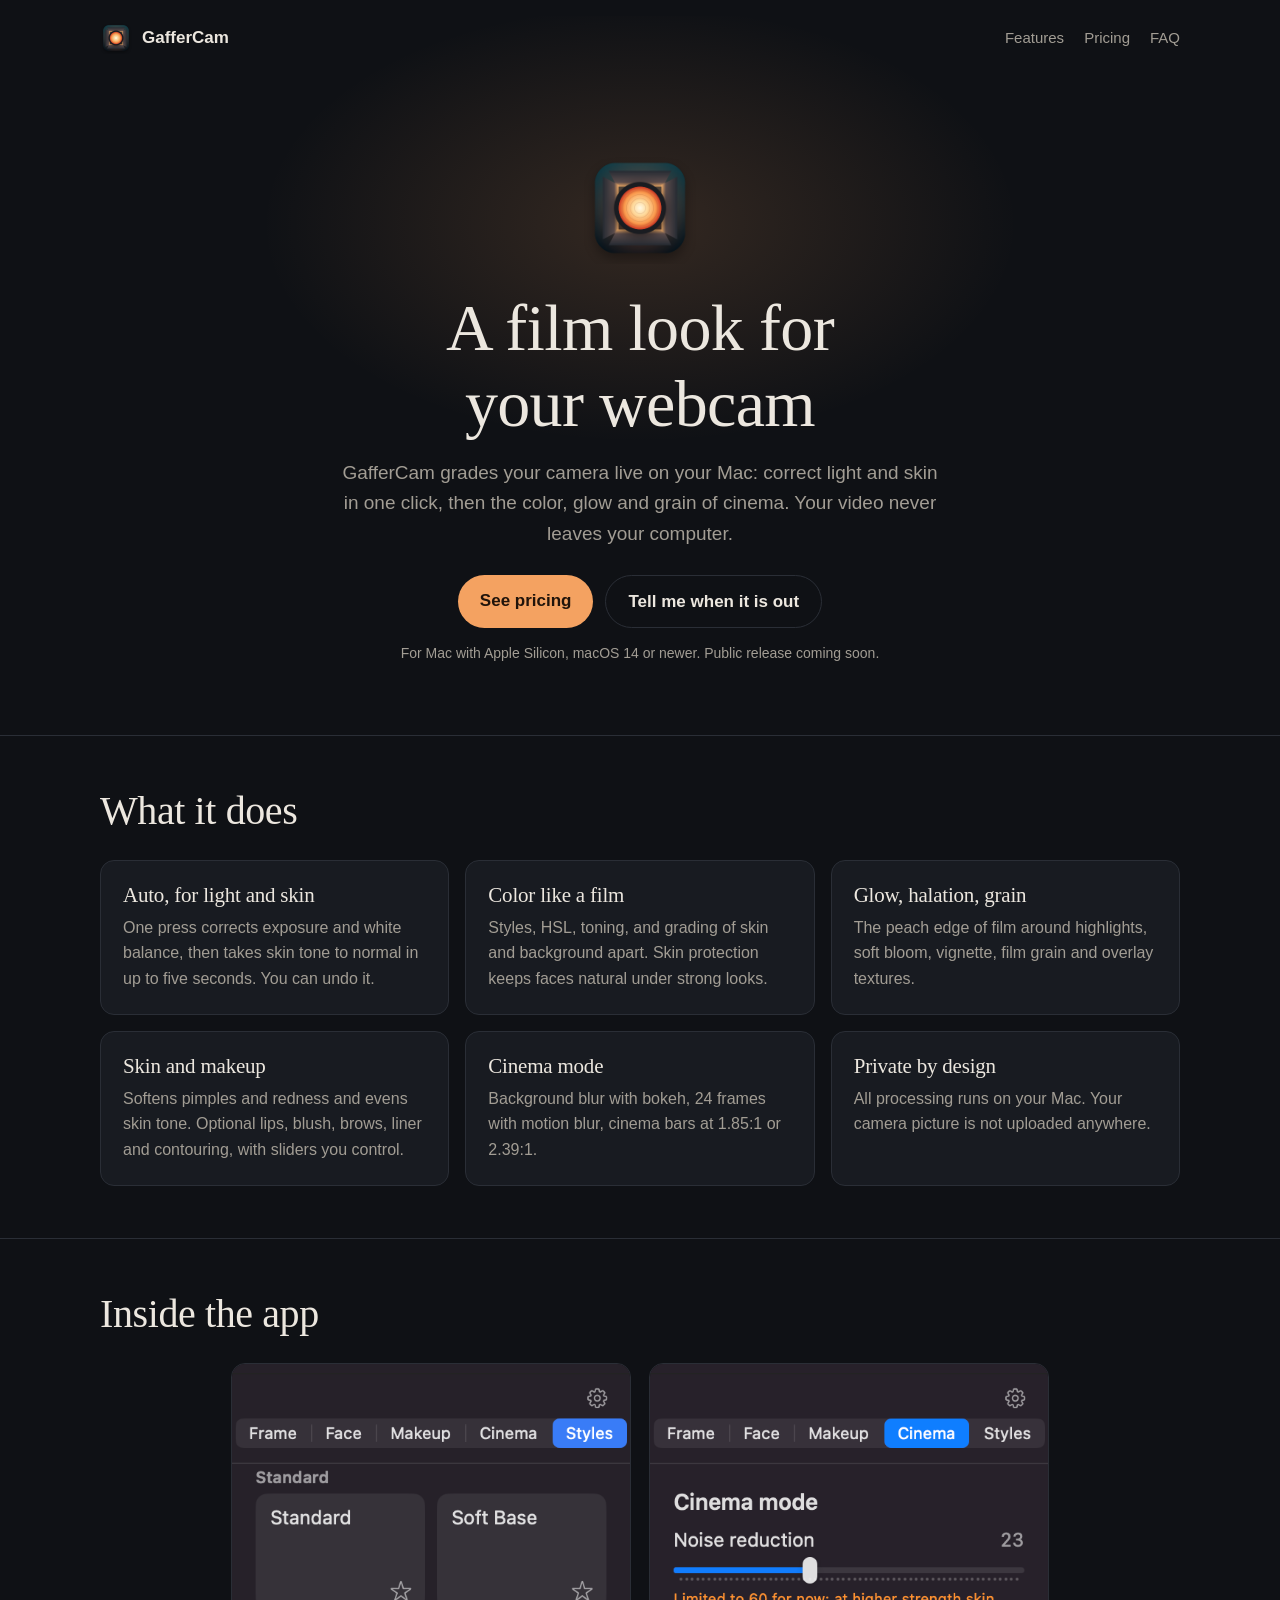
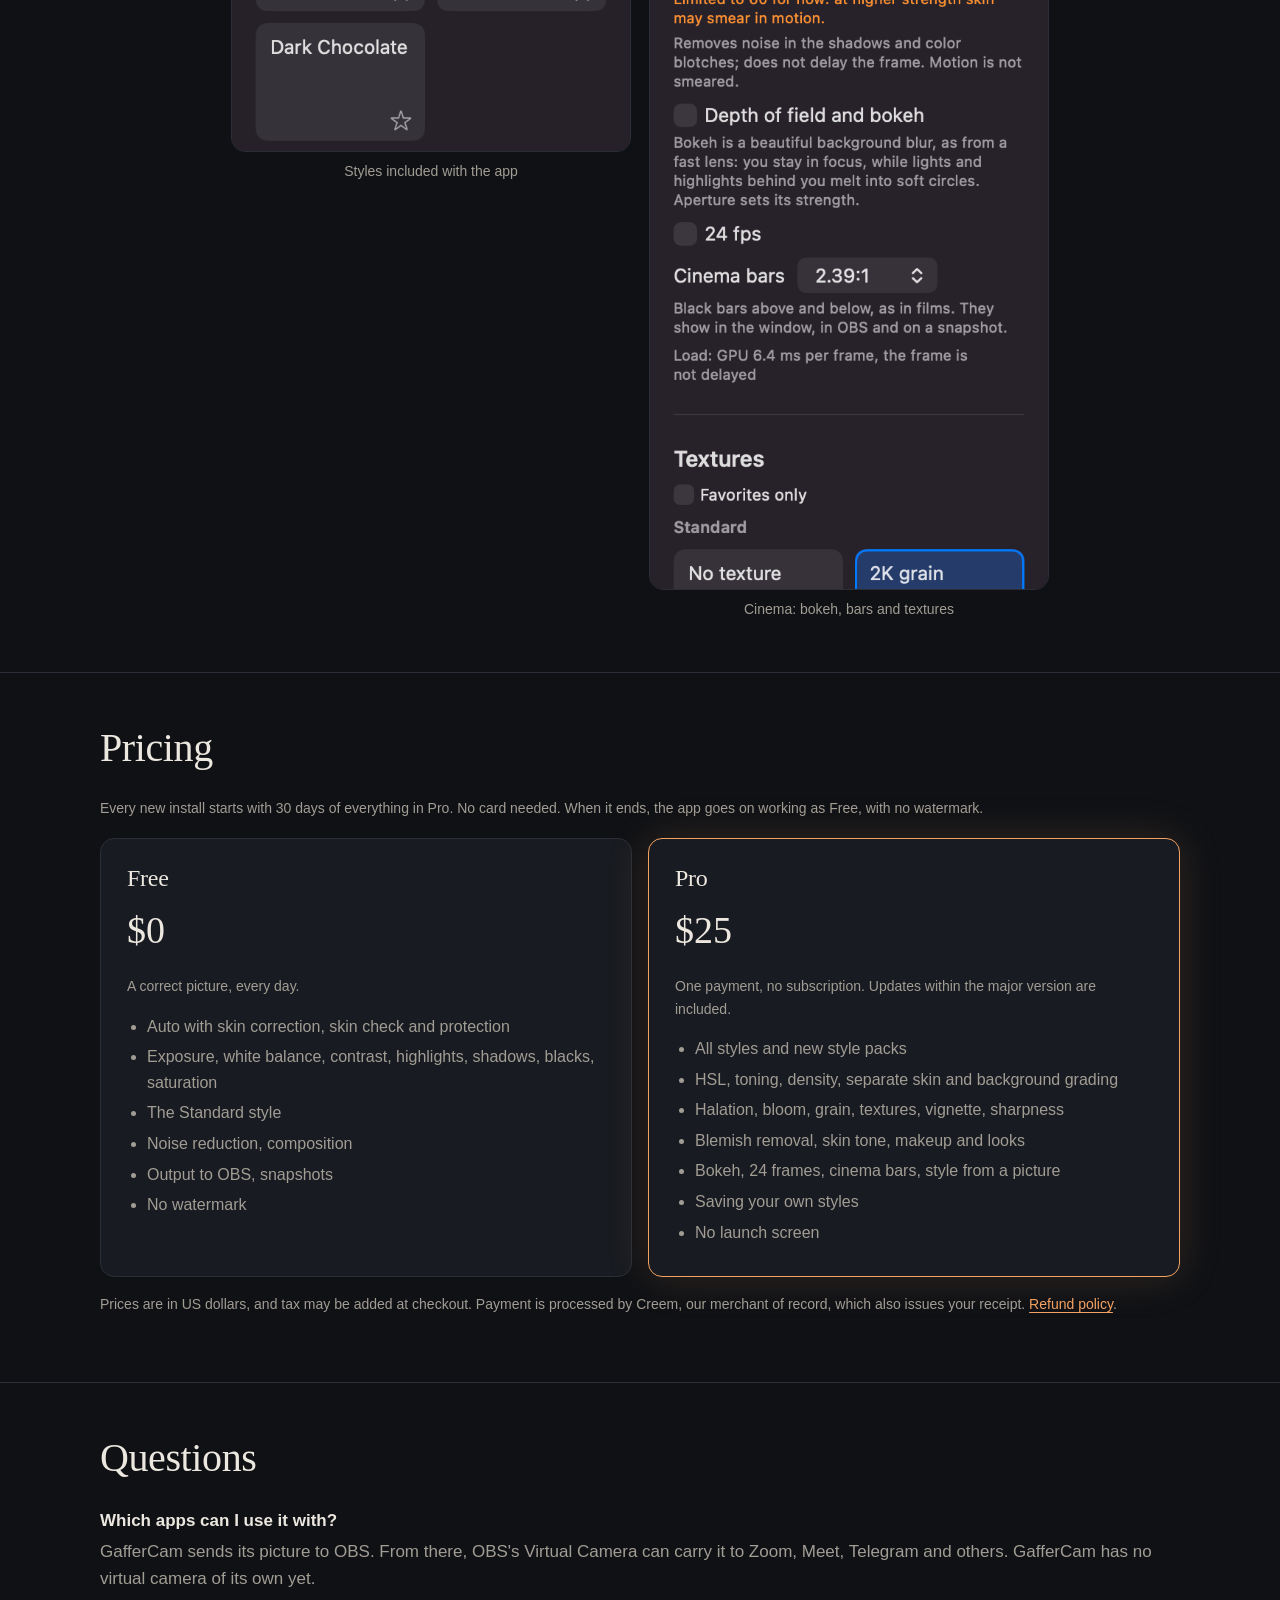
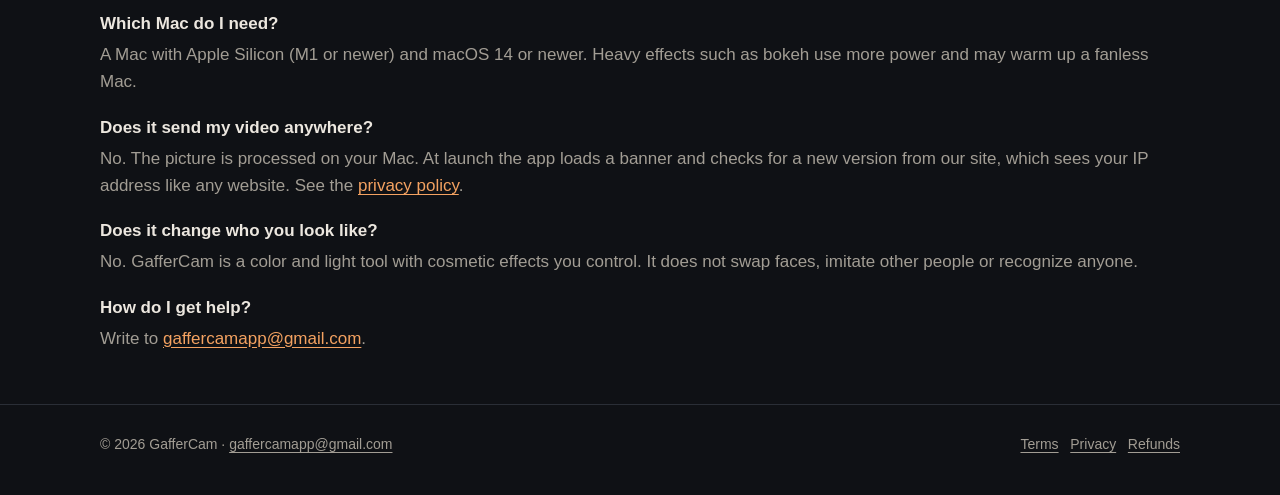
==== index.html @ 8b6cadd4 "GafferCam website" ====
<!doctype html>
<html lang="en">
<head>
<meta charset="utf-8">
<meta name="viewport" content="width=device-width, initial-scale=1">
<title>GafferCam: a film look for your webcam</title>
<meta name="description" content="Real-time color grading for your webcam on Mac. Everything runs on your Mac, and your video stays with you.">
<link rel="icon" href="assets/icon.png">
<link rel="stylesheet" href="assets/site.css">
</head>
<body>
<div class="wrap"><header class="top">
  <a class="brand" href="index.html"><img src="assets/icon.png" alt="">GafferCam</a>
  <nav><a href="index.html#features">Features</a><a href="index.html#pricing">Pricing</a><a href="index.html#faq">FAQ</a></nav>
</header></div>
<main>
<div class="wrap hero">
  <img class="mark" src="assets/icon.png" alt="GafferCam icon: a film light with a warm lens">
  <h1>A film look for your webcam</h1>
  <p class="lead">GafferCam grades your camera live on your Mac: correct light and skin in one click, then the color, glow and grain of cinema. Your video never leaves your computer.</p>
  <div class="actions">
    <a class="button" href="#pricing">See pricing</a>
    <a class="button ghost" href="mailto:gaffercamapp@gmail.com?subject=GafferCam%20release">Tell me when it is out</a>
  </div>
  <p class="small">For Mac with Apple Silicon, macOS 14 or newer. Public release coming soon.</p>
</div>

<section id="features"><div class="wrap">
  <h2>What it does</h2>
  <div class="grid">
    <div class="card"><h3>Auto, for light and skin</h3><p>One press corrects exposure and white balance, then takes skin tone to normal in up to five seconds. You can undo it.</p></div>
    <div class="card"><h3>Color like a film</h3><p>Styles, HSL, toning, and grading of skin and background apart. Skin protection keeps faces natural under strong looks.</p></div>
    <div class="card"><h3>Glow, halation, grain</h3><p>The peach edge of film around highlights, soft bloom, vignette, film grain and overlay textures.</p></div>
    <div class="card"><h3>Skin and makeup</h3><p>Softens pimples and redness and evens skin tone. Optional lips, blush, brows, liner and contouring, with sliders you control.</p></div>
    <div class="card"><h3>Cinema mode</h3><p>Background blur with bokeh, 24 frames with motion blur, cinema bars at 1.85:1 or 2.39:1.</p></div>
    <div class="card"><h3>Private by design</h3><p>All processing runs on your Mac. Your camera picture is not uploaded anywhere.</p></div>
  </div>
</div></section>

<section><div class="wrap">
  <h2>Inside the app</h2>
  <div class="shots">
    <figure><img src="assets/styles.png" width="540" height="526" alt="The Styles tab with the standard styles" loading="lazy"><figcaption>Styles included with the app</figcaption></figure>
    <figure><img src="assets/cinema.png" width="540" height="1120" alt="The Cinema tab, with noise reduction, bokeh, cinema bars and textures" loading="lazy"><figcaption>Cinema: bokeh, bars and textures</figcaption></figure>
  </div>
</div></section>

<section id="pricing"><div class="wrap">
  <h2>Pricing</h2>
  <p class="small">Every new install starts with 30 days of everything in Pro. No card needed. When it ends, the app goes on working as Free, with no watermark.</p>
  <div class="plans" style="margin-top:18px">
    <div class="plan">
      <h3>Free</h3>
      <div class="price">$0</div>
      <p class="small">A correct picture, every day.</p>
      <ul>
        <li>Auto with skin correction, skin check and protection</li>
        <li>Exposure, white balance, contrast, highlights, shadows, blacks, saturation</li>
        <li>The Standard style</li>
        <li>Noise reduction, composition</li>
        <li>Output to OBS, snapshots</li>
        <li>No watermark</li>
      </ul>
    </div>
    <div class="plan pro">
      <h3>Pro</h3>
      <div class="price">$25</div>
      <p class="small">One payment, no subscription. Updates within the major version are included.</p>
      <ul>
        <li>All styles and new style packs</li>
        <li>HSL, toning, density, separate skin and background grading</li>
        <li>Halation, bloom, grain, textures, vignette, sharpness</li>
        <li>Blemish removal, skin tone, makeup and looks</li>
        <li>Bokeh, 24 frames, cinema bars, style from a picture</li>
        <li>Saving your own styles</li>
        <li>No launch screen</li>
      </ul>
    </div>
  </div>
  <p class="small" style="margin-top:16px">Prices are in US dollars, and tax may be added at checkout. Payment is processed by Creem, our merchant of record, which also issues your receipt. <a href="refund.html">Refund policy</a>.</p>
</div></section>

<section id="faq"><div class="wrap">
  <h2>Questions</h2>
  <dl>
    <dt>Which apps can I use it with?</dt>
    <dd>GafferCam sends its picture to OBS. From there, OBS's Virtual Camera can carry it to Zoom, Meet, Telegram and others. GafferCam has no virtual camera of its own yet.</dd>
    <dt>Which Mac do I need?</dt>
    <dd>A Mac with Apple Silicon (M1 or newer) and macOS 14 or newer. Heavy effects such as bokeh use more power and may warm up a fanless Mac.</dd>
    <dt>Does it send my video anywhere?</dt>
    <dd>No. The picture is processed on your Mac. At launch the app loads a banner and checks for a new version from our site, which sees your IP address like any website. See the <a href="privacy.html">privacy policy</a>.</dd>
    <dt>Does it change who you look like?</dt>
    <dd>No. GafferCam is a color and light tool with cosmetic effects you control. It does not swap faces, imitate other people or recognize anyone.</dd>
    <dt>How do I get help?</dt>
    <dd>Write to <a href="mailto:gaffercamapp@gmail.com">gaffercamapp@gmail.com</a>.</dd>
  </dl>
</div></section>
</main>
<footer><div class="wrap">
  <span>© 2026 GafferCam · <a href="mailto:gaffercamapp@gmail.com">gaffercamapp@gmail.com</a></span>
  <span><a href="terms.html">Terms</a> &nbsp; <a href="privacy.html">Privacy</a> &nbsp; <a href="refund.html">Refunds</a></span>
</div></footer>
</body>
</html>
---- assets/site.css ----
:root {
  --bg: #0f1115; --panel: #181b21; --line: #2a2e36; --text: #ece7df; --muted: #a29d94;
  --warm: #f4a261; --warm-deep: #c8553d; --glow: rgba(244, 162, 97, .16);
}
* { box-sizing: border-box; }
html { scroll-behavior: smooth; }
body { margin: 0; background: var(--bg); color: var(--text); font: 17px/1.6 -apple-system, BlinkMacSystemFont, "Segoe UI", Roboto, Arial, sans-serif; -webkit-font-smoothing: antialiased; }
a { color: var(--warm); text-underline-offset: 3px; }
.wrap { width: min(1080px, 100% - 40px); margin-inline: auto; }
header.top { display: flex; flex-wrap: wrap; gap: 6px 22px; align-items: center; justify-content: space-between; padding: 22px 0; }
.brand { display: flex; align-items: center; gap: 10px; color: var(--text); font-weight: 600; text-decoration: none; }
.brand img { width: 32px; height: 32px; }
nav { display: flex; flex-wrap: wrap; gap: 4px 20px; }
nav a { color: var(--muted); text-decoration: none; font-size: 15px; }
nav a:hover { color: var(--text); }
h1, h2, h3 { font-family: Georgia, "Times New Roman", serif; font-weight: 500; line-height: 1.15; margin: 0; letter-spacing: -.01em; }
.hero { position: relative; padding: 76px 0 56px; text-align: center; }
.hero::before { content: ""; position: absolute; inset: -60px 0 auto; height: 520px; background: radial-gradient(50% 60% at 50% 40%, var(--glow), transparent 70%); pointer-events: none; }
.hero > * { position: relative; }
.hero img.mark { width: 112px; height: 112px; }
.hero h1 { font-size: clamp(38px, 7vw, 66px); margin: 18px auto 16px; max-width: 15ch; }
.lead { color: var(--muted); font-size: 19px; max-width: 58ch; margin: 0 auto 26px; }
.button { display: inline-block; padding: 12px 22px; border-radius: 999px; background: var(--warm); color: #20140b; font-weight: 600; text-decoration: none; }
.button.ghost { background: transparent; color: var(--text); border: 1px solid var(--line); }
.actions { display: flex; flex-wrap: wrap; gap: 12px; justify-content: center; }
.small { color: var(--muted); font-size: 14px; }
section { padding: 52px 0; border-top: 1px solid var(--line); }
section > .wrap > h2 { font-size: clamp(28px, 4.5vw, 40px); margin-bottom: 26px; }
.grid { display: grid; gap: 16px; grid-template-columns: repeat(auto-fit, minmax(260px, 1fr)); }
.card { background: var(--panel); border: 1px solid var(--line); border-radius: 14px; padding: 22px; }
.card h3 { font-size: 21px; margin-bottom: 8px; }
.card p { margin: 0; color: var(--muted); font-size: 16px; }
.shots { display: flex; gap: 18px; flex-wrap: wrap; justify-content: center; }
.shots figure { margin: 0; flex: 1 1 280px; max-width: 400px; }
.shots img { width: 100%; height: auto; display: block; border-radius: 14px; border: 1px solid var(--line); }
.shots figcaption { color: var(--muted); font-size: 14px; margin-top: 8px; text-align: center; }
.plans { display: grid; gap: 16px; grid-template-columns: repeat(auto-fit, minmax(300px, 1fr)); }
.plan { background: var(--panel); border: 1px solid var(--line); border-radius: 14px; padding: 26px; }
.plan.pro { border-color: var(--warm); box-shadow: 0 0 44px var(--glow); }
.plan h3 { font-size: 24px; }
.price { font-size: 38px; font-family: Georgia, serif; margin: 8px 0 2px; }
.plan ul { margin: 16px 0 0; padding-left: 20px; color: var(--muted); font-size: 16px; }
.plan li { margin-bottom: 5px; }
dl { margin: 0; } dt { font-weight: 600; margin-top: 18px; } dd { margin: 4px 0 0; color: var(--muted); }
footer { border-top: 1px solid var(--line); padding: 28px 0 40px; color: var(--muted); font-size: 14px; }
footer .wrap { display: flex; flex-wrap: wrap; gap: 8px 22px; justify-content: space-between; }
footer a { color: var(--muted); }
.legal { padding: 34px 0 60px; max-width: 760px; }
.legal h1 { font-size: 40px; margin-bottom: 8px; }
.legal h2 { font-size: 24px; margin: 30px 0 8px; }
.legal p, .legal li { color: #cfcac2; }
@media (max-width: 560px) { .hero { padding-top: 40px; } section { padding: 40px 0; } }
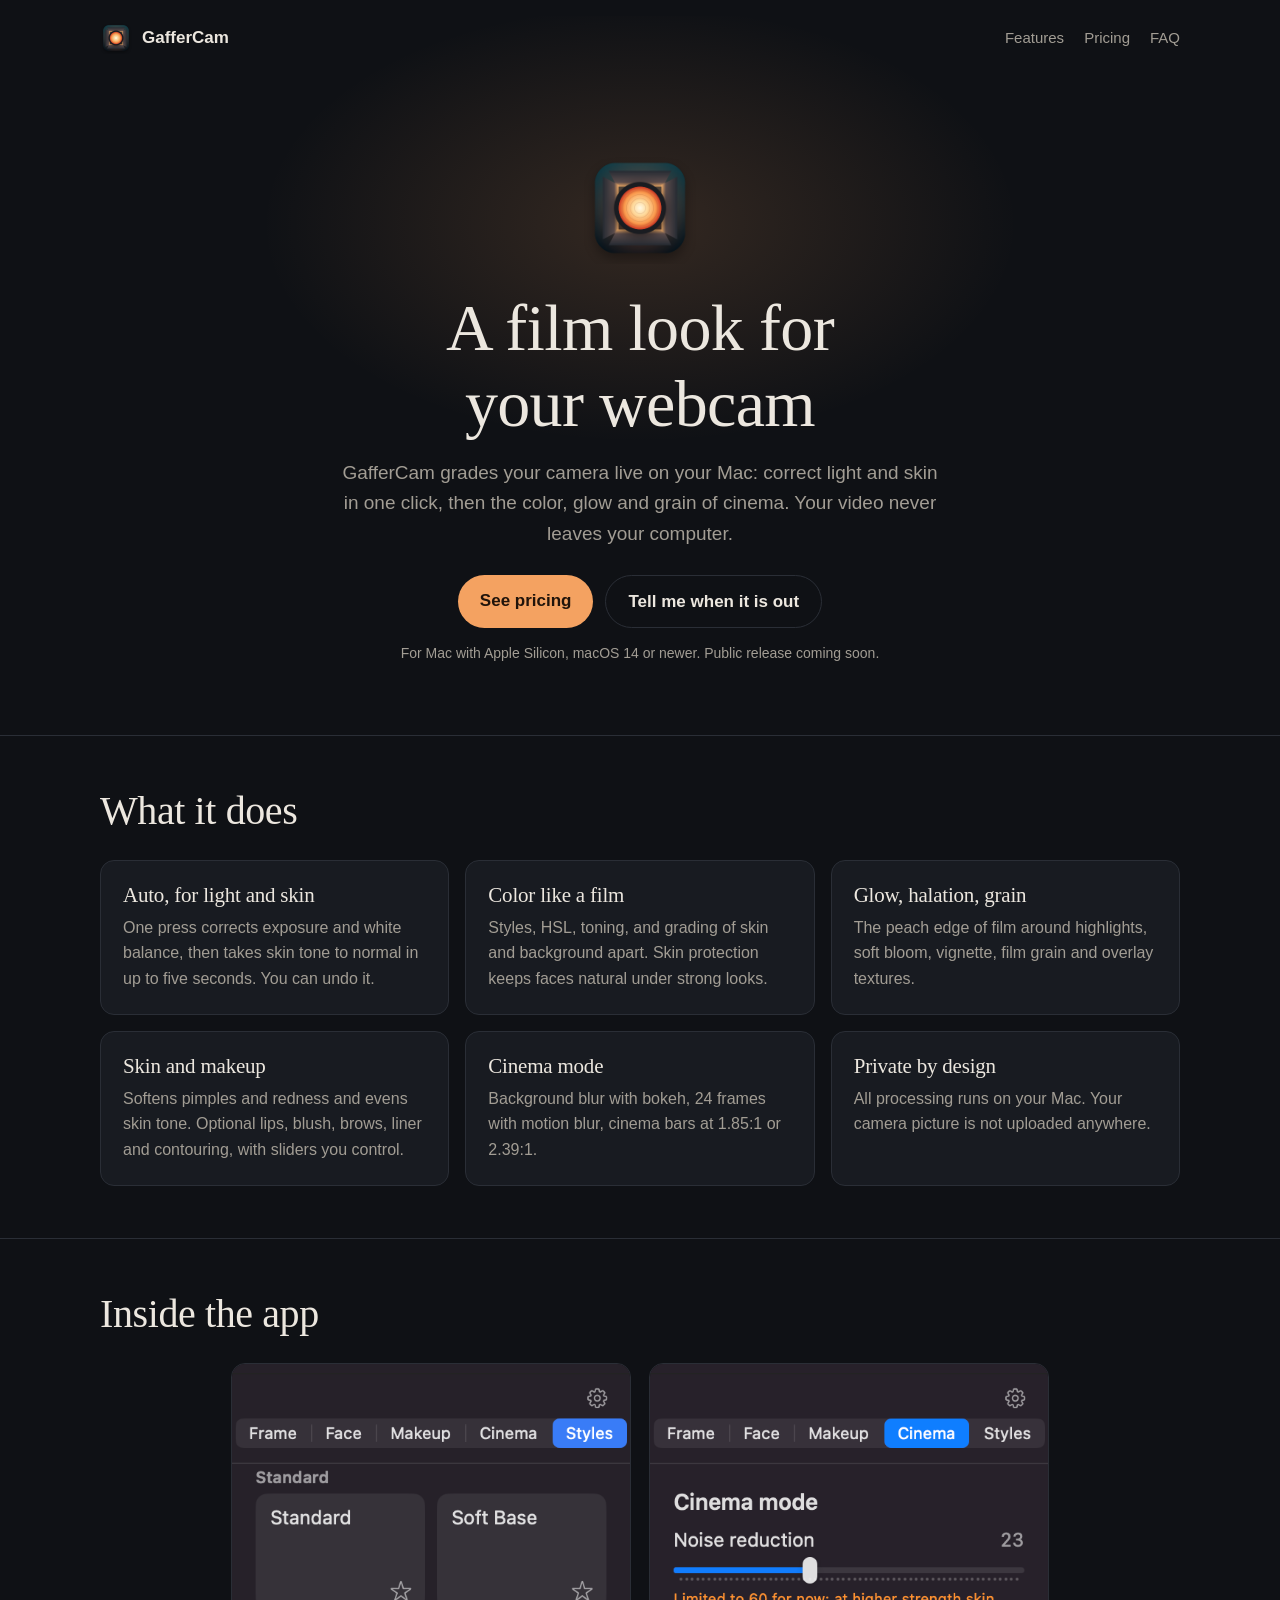
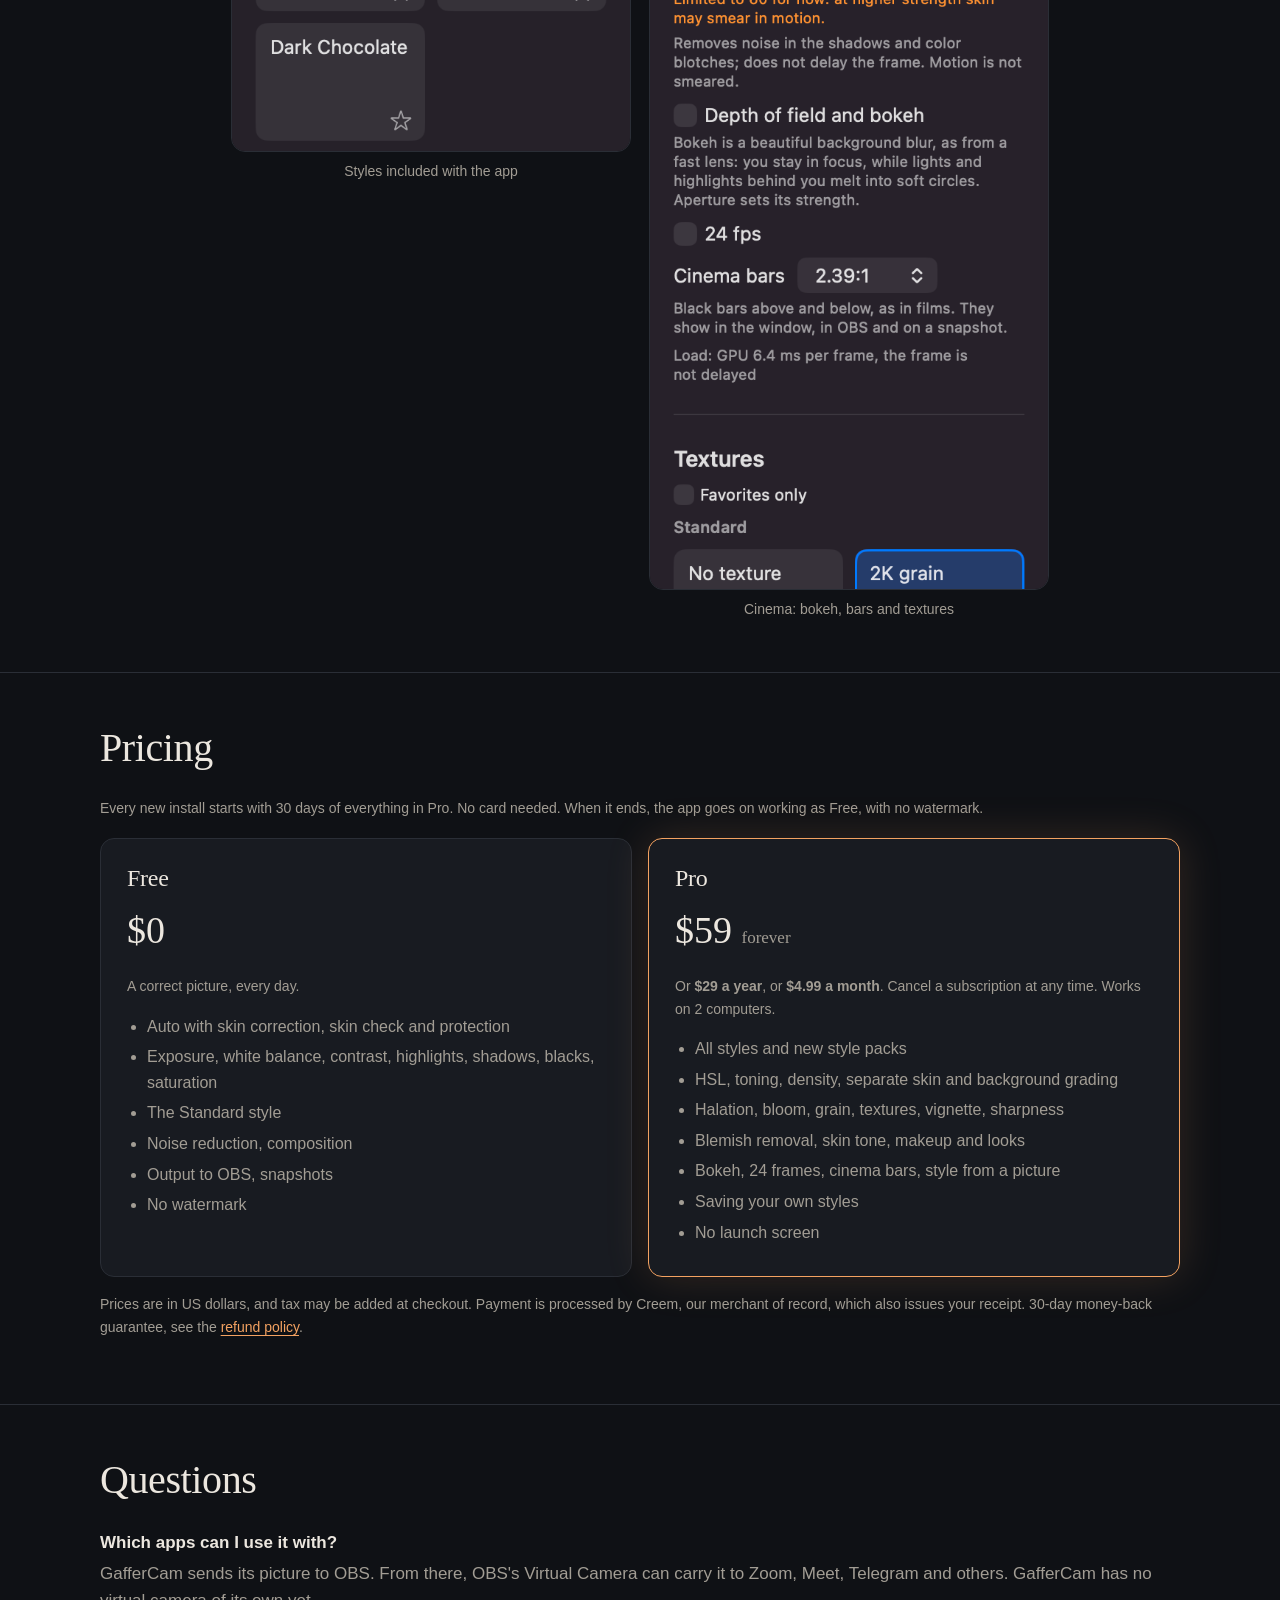
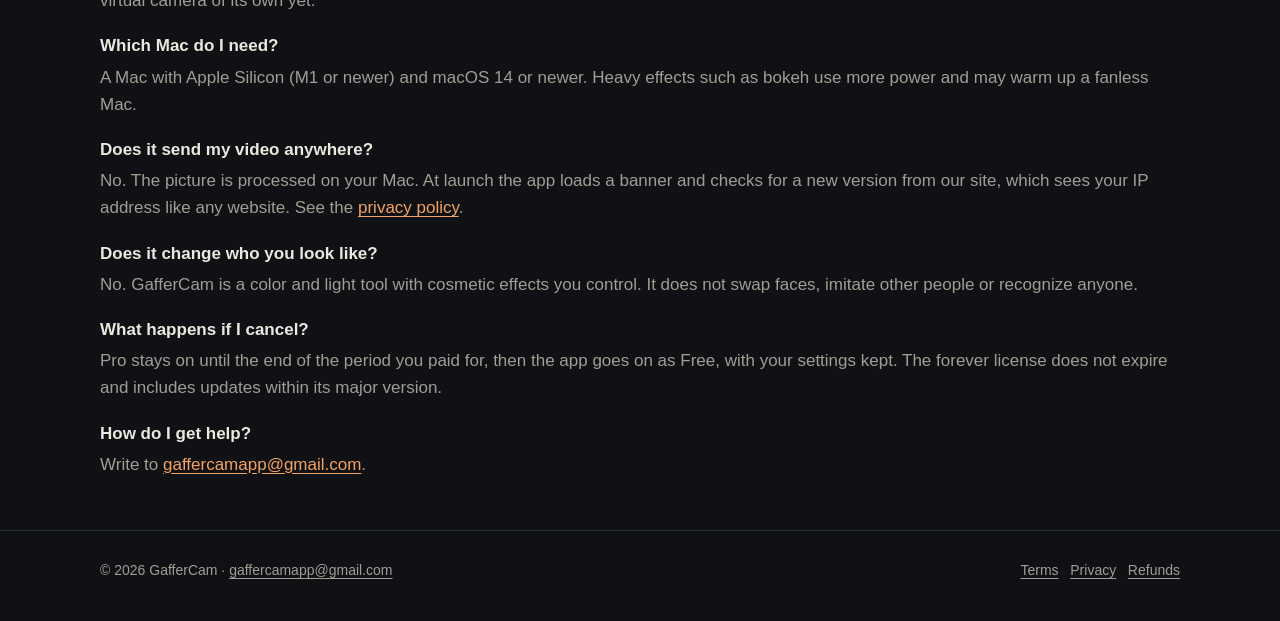
==== commit 47428c5d: "Pricing: monthly, yearly or forever; 30-day money back" ====
--- a/index.html
+++ b/index.html
@@ -64,8 +64,8 @@
     </div>
     <div class="plan pro">
       <h3>Pro</h3>
-      <div class="price">$25</div>
-      <p class="small">One payment, no subscription. Updates within the major version are included.</p>
+      <div class="price">$59 <span class="period">forever</span></div>
+      <p class="small">Or <strong>$29 a year</strong>, or <strong>$4.99 a month</strong>. Cancel a subscription at any time. Works on 2 computers.</p>
       <ul>
         <li>All styles and new style packs</li>
         <li>HSL, toning, density, separate skin and background grading</li>
@@ -77,7 +77,7 @@
       </ul>
     </div>
   </div>
-  <p class="small" style="margin-top:16px">Prices are in US dollars, and tax may be added at checkout. Payment is processed by Creem, our merchant of record, which also issues your receipt. <a href="refund.html">Refund policy</a>.</p>
+  <p class="small" style="margin-top:16px">Prices are in US dollars, and tax may be added at checkout. Payment is processed by Creem, our merchant of record, which also issues your receipt. 30-day money-back guarantee, see the <a href="refund.html">refund policy</a>.</p>
 </div></section>
 
 <section id="faq"><div class="wrap">
@@ -91,6 +91,8 @@
     <dd>No. The picture is processed on your Mac. At launch the app loads a banner and checks for a new version from our site, which sees your IP address like any website. See the <a href="privacy.html">privacy policy</a>.</dd>
     <dt>Does it change who you look like?</dt>
     <dd>No. GafferCam is a color and light tool with cosmetic effects you control. It does not swap faces, imitate other people or recognize anyone.</dd>
+    <dt>What happens if I cancel?</dt>
+    <dd>Pro stays on until the end of the period you paid for, then the app goes on as Free, with your settings kept. The forever license does not expire and includes updates within its major version.</dd>
     <dt>How do I get help?</dt>
     <dd>Write to <a href="mailto:gaffercamapp@gmail.com">gaffercamapp@gmail.com</a>.</dd>
   </dl>
--- a/assets/site.css
+++ b/assets/site.css
@@ -39,6 +39,7 @@
 .plan.pro { border-color: var(--warm); box-shadow: 0 0 44px var(--glow); }
 .plan h3 { font-size: 24px; }
 .price { font-size: 38px; font-family: Georgia, serif; margin: 8px 0 2px; }
+.price .period { font-size: 17px; color: var(--muted); font-family: inherit; }
 .plan ul { margin: 16px 0 0; padding-left: 20px; color: var(--muted); font-size: 16px; }
 .plan li { margin-bottom: 5px; }
 dl { margin: 0; } dt { font-weight: 600; margin-top: 18px; } dd { margin: 4px 0 0; color: var(--muted); }
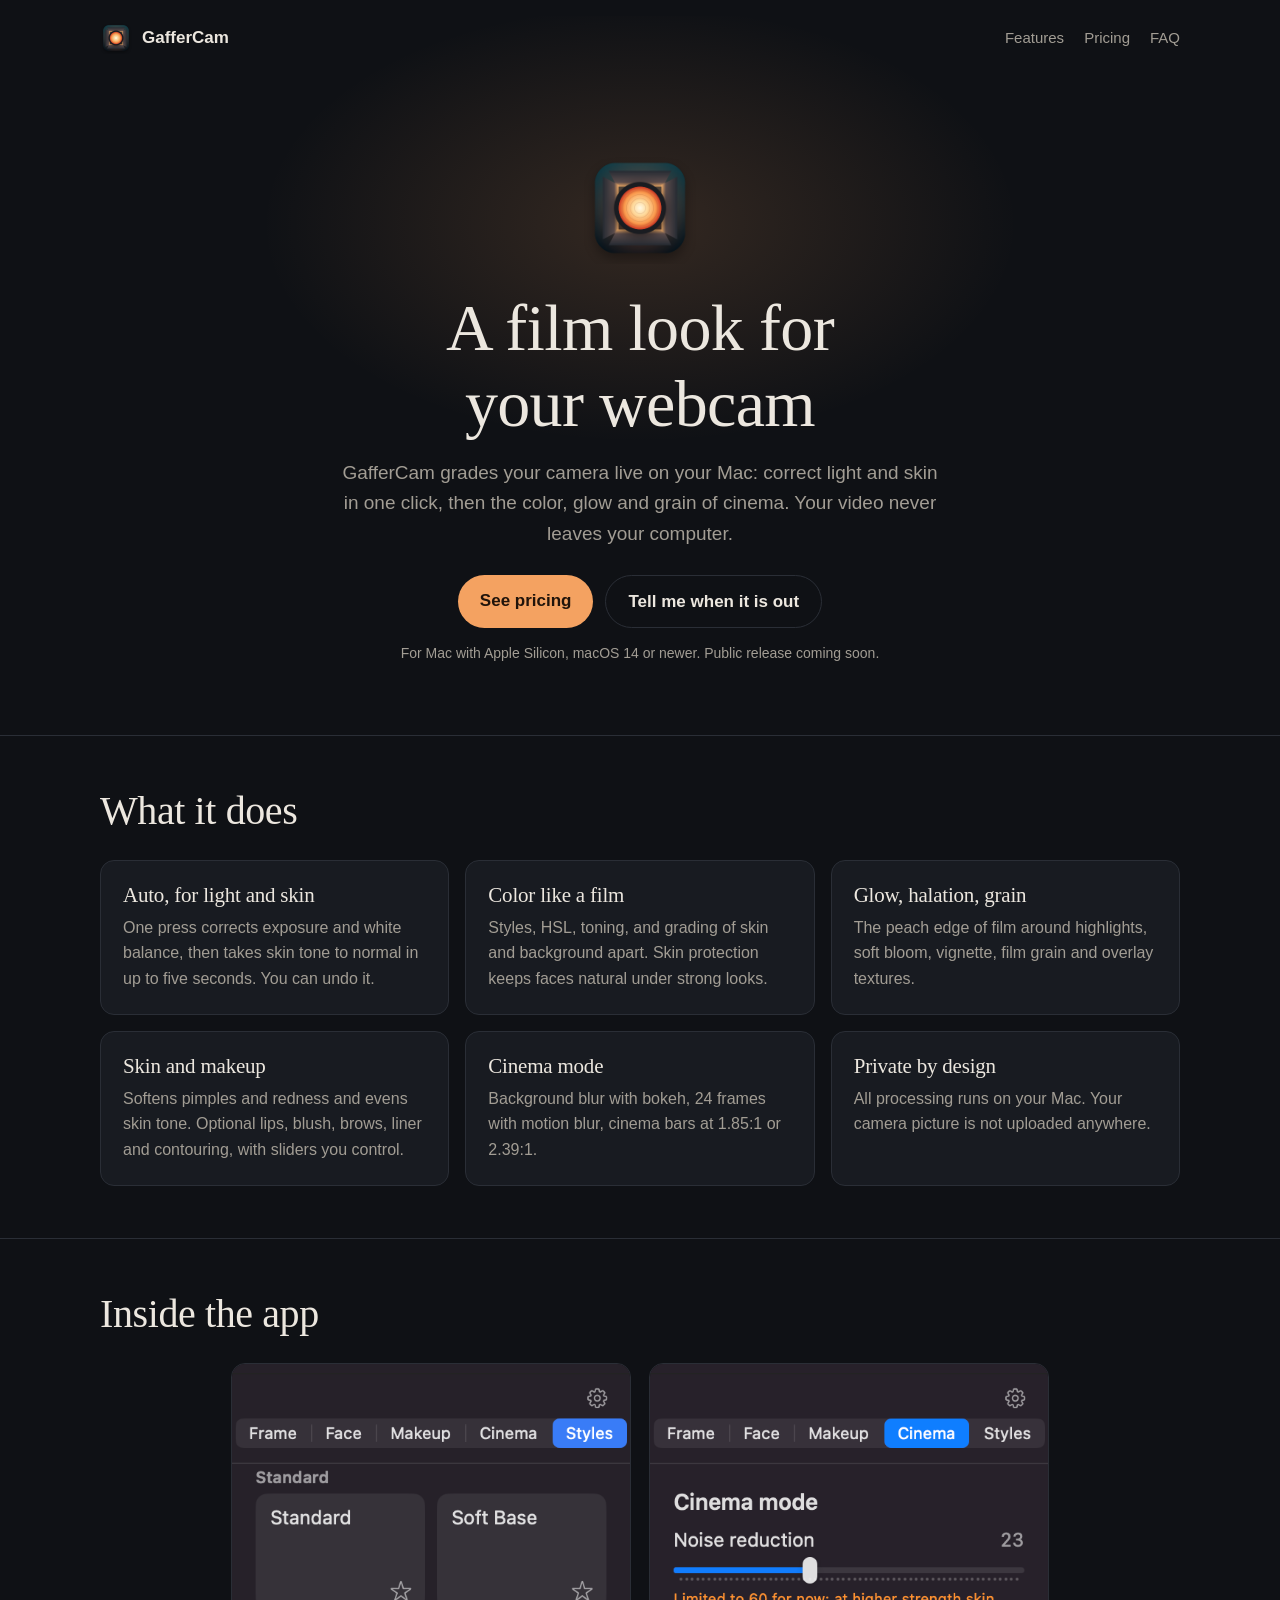
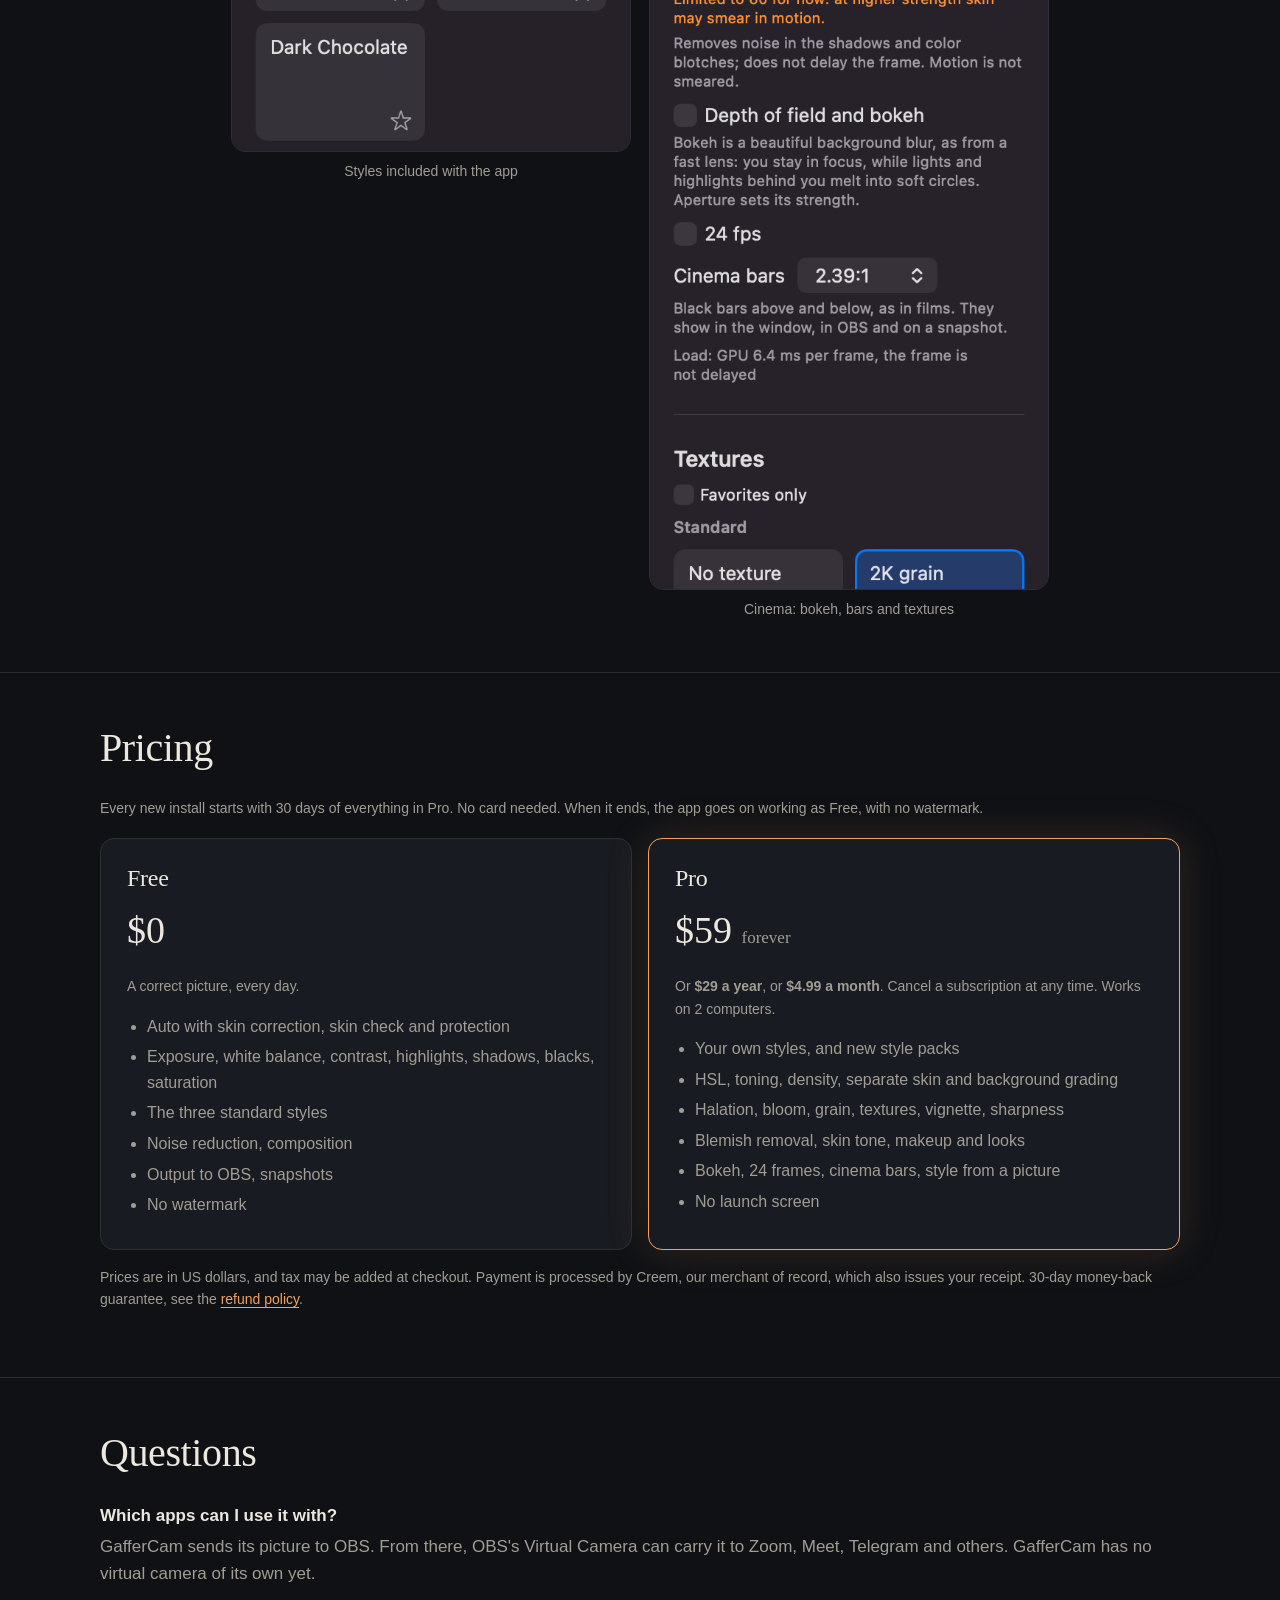
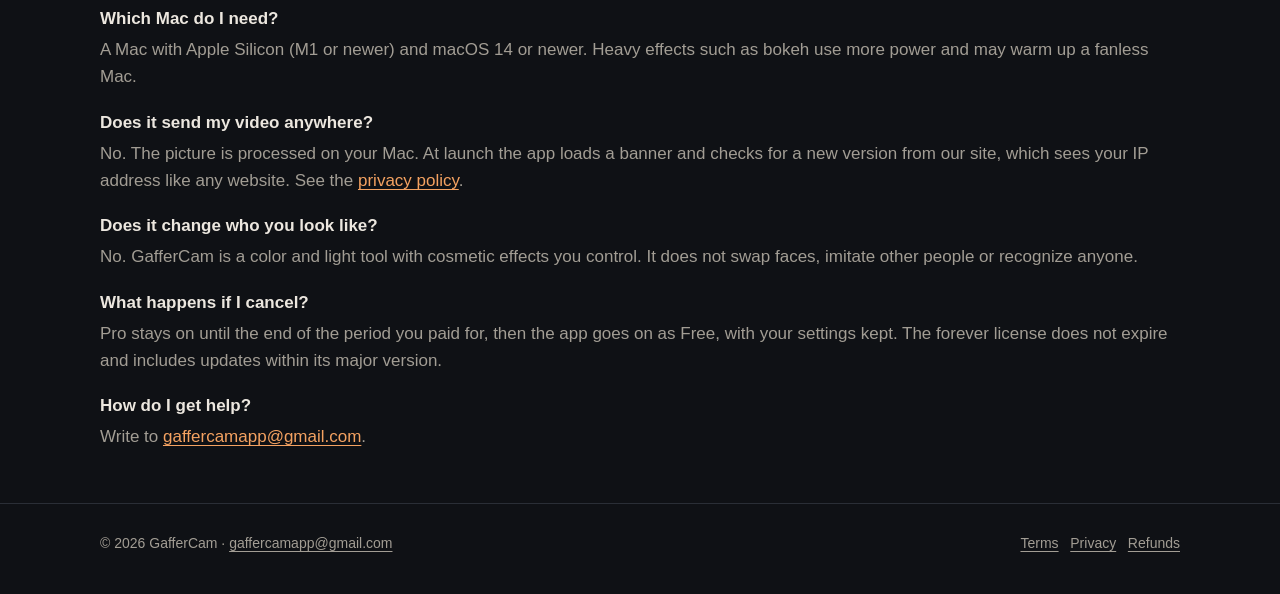
==== commit 8d87e415: "Free includes the three standard styles" ====
--- a/index.html
+++ b/index.html
@@ -56,7 +56,7 @@
       <ul>
         <li>Auto with skin correction, skin check and protection</li>
         <li>Exposure, white balance, contrast, highlights, shadows, blacks, saturation</li>
-        <li>The Standard style</li>
+        <li>The three standard styles</li>
         <li>Noise reduction, composition</li>
         <li>Output to OBS, snapshots</li>
         <li>No watermark</li>
@@ -67,13 +67,12 @@
       <div class="price">$59 <span class="period">forever</span></div>
       <p class="small">Or <strong>$29 a year</strong>, or <strong>$4.99 a month</strong>. Cancel a subscription at any time. Works on 2 computers.</p>
       <ul>
-        <li>All styles and new style packs</li>
+        <li>Your own styles, and new style packs</li>
         <li>HSL, toning, density, separate skin and background grading</li>
         <li>Halation, bloom, grain, textures, vignette, sharpness</li>
         <li>Blemish removal, skin tone, makeup and looks</li>
         <li>Bokeh, 24 frames, cinema bars, style from a picture</li>
-        <li>Saving your own styles</li>
-        <li>No launch screen</li>
+                <li>No launch screen</li>
       </ul>
     </div>
   </div>
